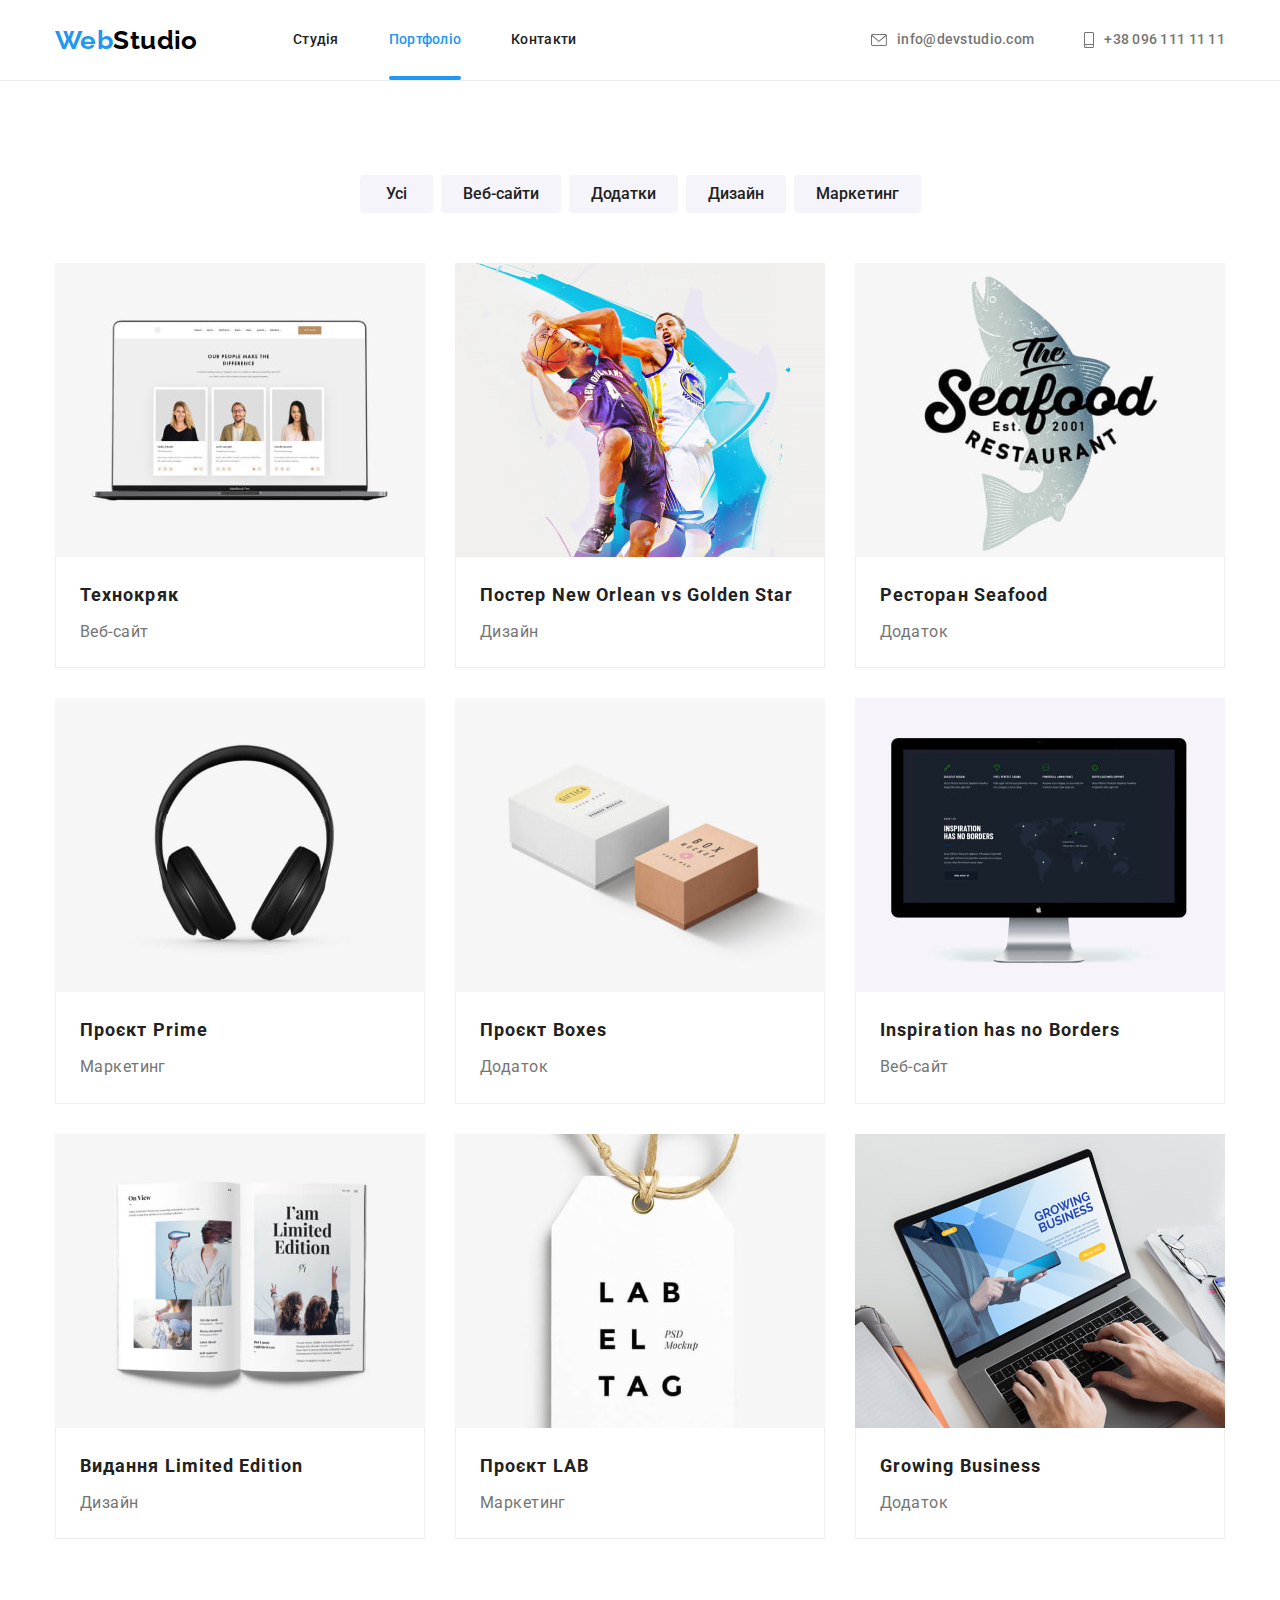
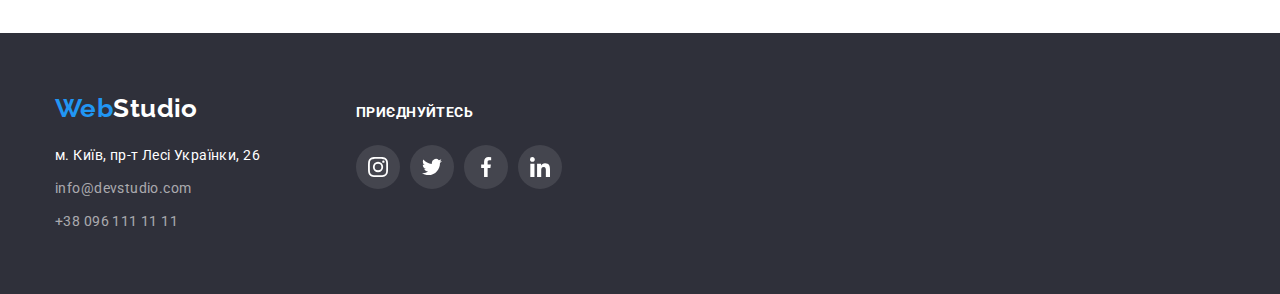
==== portfolio.html @ d61163e3 "new work" ====
<!DOCTYPE html>
<html lang="en">
  <head>
    <meta charset="UTF-8" />
    <meta http-equiv="X-UA-Compatible" content="IE=edge" />
    <meta name="viewport" content="width=device-width, initial-scale=1.0" />
    <title>WebStudio</title>
    <link rel="preconnect" href="https://fonts.googleapis.com" />
    <link rel="preconnect" href="https://fonts.gstatic.com" crossorigin />
    <link
      href="https://fonts.googleapis.com/css2?family=Raleway:wght@700&family=Roboto:wght@400;500;700;900&display=swap"
      rel="stylesheet"
    />
    <link
      rel="stylesheet"
      href="https://cdnjs.cloudflare.com/ajax/libs/modern-normalize/1.1.0/modern-normalize.min.css"
    />
    <link rel="stylesheet" href="./css/styles.css" />
  </head>

  <body class="page">
    <header class="page-header section">
      <div class="container main-page">
        <nav class="main-page">
          <a
            href="./index.html"
            target="_blank"
            rel="noreferrer noopener"
            class="main-logo"
            >Web<span class="logo">Studio</span></a
          >
          <ul class="site-nav list">
            <li class="nav-item">
              <a href="./index.html" class="link">Студія</a>
            </li>
            <li class="nav-item">
              <a
                href="./portfolio.html"
                target="_blank"
                rel="noreferrer noopener"
                class="link current"
                >Портфоліо</a
              >
            </li>
            <li class="nav-item"><a href="" class="link">Контакти</a></li>
          </ul>
        </nav>
        <ul class="nav__item list">
          <li class="nav-item">
            <a
              href="mailto:info@devstudio.com"
              target="_blank"
              rel="noreferrer noopener"
              class="link nav-hover"
            >
              <svg class="icon-nav" width="16px" height="12px">
                <use href="./images/symbol-defs.svg#icon-envelope"></use></svg
              >info@devstudio.com</a
            >
          </li>
          <li class="nav-item">
            <a href="tel:+380961111111" class="link nav-hover"
              ><svg class="icon-nav" width="10px" height="16px">
                <use href="./images/symbol-defs.svg#icon-smartphone"></use>
              </svg>
              +38 096 111 11 11</a
            >
          </li>
        </ul>
      </div>
    </header>

    <main>
      <!-- кнопки\фільтри -->
      <section class="section portfolio">
        <div class="container">
          <!-- Сховати заголовок -->
          <h1 class="hero features-none">Portfolio</h1>
          <ul class="filter list">
            <li class="filter-item">
              <button type="button" class="filter-button large">Усі</button>
            </li>
            <li class="filter-item">
              <button type="button" class="filter-button">Веб-сайти</button>
            </li>
            <li class="filter-item">
              <button type="button" class="filter-button">Додатки</button>
            </li>
            <li class="filter-item">
              <button type="button" class="filter-button">Дизайн</button>
            </li>
            <li class="filter-item">
              <button type="button" class="filter-button">Маркетинг</button>
            </li>
          </ul>

          <ul class="apps list">
            <li class="apps-element">
              <a
                href="#"
                target="_blank"
                rel="noreferrer noopener"
                class="shadow"
              >
                <div class="apps-image">
                  <img
                    class="block"
                    src="./images/laptopteam.jpg"
                    alt="laptop with picture of the team"
                    width="370"
                  />
                  <div class="apps-overlay">
                    <p>
                      Ресурс пропонує комплексні пропозиції з різним рівнем
                      функціоналу та сервісів. Все це дозволить відвідувачу
                      отримати вичерпні відомості про компанію чи приватну
                      особу.
                    </p>
                  </div>
                </div>
                <div class="apps-deskr">
                  <h2 class="apps-member name">Технокряк</h2>
                  <p class="text">Веб-сайт</p>
                </div></a
              >
            </li>
            <li class="apps-element">
              <a
                href="#"
                target="_blank"
                rel="noreferrer noopener"
                class="shadow"
              >
                <div class="apps-image">
                  <img
                    class="block"
                    src="./images/basketballplayers.jpg"
                    alt="basketball players"
                    width="370"
                  />
                  <div class="apps-overlay">
                    <p>
                      Ресурс пропонує комплексні пропозиції з різним рівнем
                      функціоналу та сервісів. Все це дозволить відвідувачу
                      отримати вичерпні відомості про компанію чи приватну
                      особу.
                    </p>
                  </div>
                </div>
                <div class="apps-deskr">
                  <h2 class="apps-member name">
                    Постер New Orlean vs Golden Star
                  </h2>
                  <p class="text">Дизайн</p>
                </div></a
              >
            </li>
            <li class="apps-element">
              <a
                href="#"
                target="_blank"
                rel="noreferrer noopener"
                class="shadow"
              >
                <div class="apps-image">
                  <img
                    class="block"
                    src="./images/fishtitle.jpg"
                    alt="fish and title"
                    width="370"
                  />
                  <div class="apps-overlay">
                    <p>
                      Ресурс пропонує комплексні пропозиції з різним рівнем
                      функціоналу та сервісів. Все це дозволить відвідувачу
                      отримати вичерпні відомості про компанію чи приватну
                      особу.
                    </p>
                  </div>
                </div>
                <div class="apps-deskr">
                  <h2 class="apps-member name">Ресторан Seafood</h2>
                  <p class="text">Додаток</p>
                </div></a
              >
            </li>
            <li class="apps-element">
              <a
                href="#"
                target="_blank"
                rel="noreferrer noopener"
                class="shadow"
              >
                <div class="apps-image">
                  <img
                    class="block"
                    src="./images/headphone.jpg"
                    alt="headphone"
                    width="370"
                  />
                  <div class="apps-overlay">
                    <p>
                      Ресурс пропонує комплексні пропозиції з різним рівнем
                      функціоналу та сервісів. Все це дозволить відвідувачу
                      отримати вичерпні відомості про компанію чи приватну
                      особу.
                    </p>
                  </div>
                </div>
                <div class="apps-deskr">
                  <h2 class="apps-member name">Проєкт Prime</h2>
                  <p class="text">Маркетинг</p>
                </div></a
              >
            </li>
            <li class="apps-element">
              <a
                href="#"
                target="_blank"
                rel="noreferrer noopener"
                class="shadow"
              >
                <div class="apps-image">
                  <img
                    class="block"
                    src="./images/twoboxies.jpg"
                    alt="twoboxies"
                    width="370"
                  />
                  <div class="apps-overlay">
                    <p>
                      Ресурс пропонує комплексні пропозиції з різним рівнем
                      функціоналу та сервісів. Все це дозволить відвідувачу
                      отримати вичерпні відомості про компанію чи приватну
                      особу.
                    </p>
                  </div>
                </div>
                <div class="apps-deskr">
                  <h2 class="apps-member name">Проєкт Boxes</h2>
                  <p class="text">Додаток</p>
                </div></a
              >
            </li>
            <li class="apps-element">
              <a
                href="#"
                target="_blank"
                rel="noreferrer noopener"
                class="shadow"
              >
                <div class="apps-image">
                  <img
                    class="block"
                    src="./images/laptopwithmaponthescreen.jpg"
                    alt="laptop with a map on the screen"
                    width="370"
                  />
                  <div class="apps-overlay">
                    <p>
                      Ресурс пропонує комплексні пропозиції з різним рівнем
                      функціоналу та сервісів. Все це дозволить відвідувачу
                      отримати вичерпні відомості про компанію чи приватну
                      особу.
                    </p>
                  </div>
                </div>
                <div class="apps-deskr">
                  <h2 class="apps-member name">Inspiration has no Borders</h2>
                  <p class="text">Веб-сайт</p>
                </div></a
              >
            </li>
            <li class="apps-element">
              <a
                href="#"
                target="_blank"
                rel="noreferrer noopener"
                class="shadow"
              >
                <div class="apps-image">
                  <img
                    class="block"
                    src="./images/picturebook.jpg"
                    alt="a picture book"
                    width="370"
                  />
                  <div class="apps-overlay">
                    <p>
                      Ресурс пропонує комплексні пропозиції з різним рівнем
                      функціоналу та сервісів. Все це дозволить відвідувачу
                      отримати вичерпні відомості про компанію чи приватну
                      особу.
                    </p>
                  </div>
                </div>
                <div class="apps-deskr">
                  <h2 class="apps-member name">Видання Limited Edition</h2>
                  <p class="text">Дизайн</p>
                </div></a
              >
            </li>
            <li class="apps-element">
              <a
                href="#"
                target="_blank"
                rel="noreferrer noopener"
                class="shadow"
              >
                <div class="apps-image">
                  <img
                    class="block"
                    src="./images/whitekeyring.jpg"
                    alt="white key ring"
                    width="370"
                  />
                  <div class="apps-overlay">
                    <p>
                      Ресурс пропонує комплексні пропозиції з різним рівнем
                      функціоналу та сервісів. Все це дозволить відвідувачу
                      отримати вичерпні відомості про компанію чи приватну
                      особу.
                    </p>
                  </div>
                </div>
                <div class="apps-deskr">
                  <h2 class="apps-member name">Проєкт LAB</h2>
                  <p class="text">Маркетинг</p>
                </div></a
              >
            </li>
            <li class="apps-element">
              <a
                href="#"
                target="_blank"
                rel="noreferrer noopener"
                class="shadow"
              >
                <div class="apps-image">
                  <img
                    class="block"
                    src="./images/laptopwithbusinessadvertisement.jpg"
                    alt="laptop with business advertisement"
                    width="370"
                  />
                  <div class="apps-overlay">
                    <p>
                      Ресурс пропонує комплексні пропозиції з різним рівнем
                      функціоналу та сервісів. Все це дозволить відвідувачу
                      отримати вичерпні відомості про компанію чи приватну
                      особу.
                    </p>
                  </div>
                </div>
                <div class="apps-deskr">
                  <h2 class="apps-member name">Growing Business</h2>
                  <p class="text">Додаток</p>
                </div></a
              >
            </li>
          </ul>
        </div>
      </section>
    </main>

    <footer class="footer">
      <div class="container">
        <div class="footer-logo list">
          <div class="first-footer list">
            <div class="for-logotype">
              <a href="./index.html" class="main-logo foot-logo"
                >Web<span class="logo-footer">Studio</span></a
              >
            </div>
            <address>
              <ul class="last list">
                <li>
                  <a
                    href="https://goo.gl/maps/czEhLgPn86faWdk38"
                    target="_blank"
                    rel="noopener noreferrer"
                    class="footer-item"
                    >м. Київ, пр-т Лесі Українки, 26</a
                  >
                </li>
                <li>
                  <a href="mailto:info@devstudio.com" class="footer-address"
                    >info@devstudio.com</a
                  >
                </li>
                <li>
                  <a href="tel:+380961111111" class="footer-address"
                    >+38 096 111 11 11</a
                  >
                </li>
              </ul>
            </address>
          </div>
          <div class="join-us">
            <p class="join-in">приєднуйтесь</p>
            <ul class="footer-join list">
              <li class="actions-item">
                <a
                  href="#"
                  target="_blank"
                  rel="noreferrer noopener"
                  class="link-footer foot-hover"
                >
                  <svg class="network-icon">
                    <use href="./images/symbol-defs.svg#icon-instagram"></use>
                  </svg>
                </a>
              </li>
              <li class="actions-item">
                <a
                  href="#"
                  target="_blank"
                  rel="noreferrer noopener"
                  class="link-footer foot-hover"
                >
                  <svg class="network-icon">
                    <use href="./images/symbol-defs.svg#icon-twitter"></use>
                  </svg>
                </a>
              </li>
              <li class="actions-item">
                <a
                  href="#"
                  target="_blank"
                  rel="noreferrer noopener"
                  class="link-footer foot-hover"
                >
                  <svg class="network-icon">
                    <use href="./images/symbol-defs.svg#icon-facebook"></use>
                  </svg>
                </a>
              </li>
              <li class="actions-item">
                <a
                  href="#"
                  target="_blank"
                  rel="noreferrer noopener"
                  class="link-footer foot-hover"
                >
                  <svg class="network-icon">
                    <use href="./images/symbol-defs.svg#icon-linkedin"></use>
                  </svg>
                </a>
              </li>
            </ul>
          </div>
        </div>
      </div>
    </footer>
  </body>
</html>
---- css/styles.css ----
/*колір основного тексту #757575 */
/*колір другорядного тесту #212121 */
/*білий #FFFFFF */
/*акцент синій #2196F3 */
/*імейл і номер в футері: color: rgba(255, 255, 255, 0.6);*/
/*колір основного фону #FFFFFF */
/*колір другорядного фону #F5F4FA */
/*колір сірого фону #2F303A */

:root {
    --primary-text-color: #757575;
    --title-text-color: #212121;
    --accent-color: #2196F3;
    --white-color: #FFFFFF;
    --adrress-color: rgba(255, 255, 255, 0.6);
    --tittle-background-color: #F5F4FA;
    --grey-background: #2F303A;
    --new-bgr: rgba(196, 196, 196, 1);

    --timing-function: cubic-bezier(0.4, 0, 0.2, 1);
    } 


.page {

    color: var(--primary-text-color);
    background-color: var(--white-color);
    font-family: Roboto, sans-serif;
    font-size: 14px;
    line-height: 1.71;
    letter-spacing: 0.03em;
}

.section {
    padding-bottom: 94px;
    padding-top: 94px;
}

.page-header {
    padding: 0;
    border-bottom: 1px solid rgba(236, 236, 236, 1)
}

.list {
    list-style: none;
    margin: 0;
    padding: 0;
}

.block {
    display: block;
}

/* site-nav */

.main-page {
    display: flex;
    align-items: center;
}

.logo {
    color: black;
    font-family: Raleway;
    font-weight: 700;
    font-size: 26px;
    line-height: 1.19;
}

.container {
    margin-left: auto;
    margin-right: auto;
    width: 1200px;
    padding-left: 15px;
    padding-right: 15px;
}

.site-nav {
    display: flex;
    margin-left: 93px;
}

.site-nav .nav-item + .nav-item {
    margin-left: 50px;
}

.site-nav .link {
    display: block;
    padding-top: 32px;
    padding-bottom: 32px;
    color: var(--title-text-color);
    font-weight: 500;
    line-height: 1.14;
    letter-spacing: 0.02em;
    text-decoration: none;
    position: relative;

    transition-property: color;
    transition-duration: 250ms;
    transition-timing-function: var(--timing-function);
}

.site-nav .link:hover, 
.site-nav .link:focus {
    color: var(--accent-color);
}

.site-nav .link.current {
    color: var(--accent-color);
}

.nav__item {
    display: flex;
    margin-left: auto;
}

.nav__item .nav-item + .nav-item {
    margin-left: 50px;
}

.nav__item .link {
    display: flex;
    align-items: center;
    padding-top: 32px;
    padding-bottom: 32px;
    color: var(--primary-text-color);
    font-weight: 500;
    line-height: 1.14;
    letter-spacing: 0.02em;
    text-decoration: none;
}

.nav__item .nav-hover {
    fill: #757575;

    transition-property: fill, color;
    transition-duration: 250ms;
    transition-timing-function: cubic-bezier(0.4, 0, 0.2, 1);
}

.nav__item .nav-hover:hover,
.nav__item .nav-hover:focus {
    fill: #2196F3;
}

.nav-item > .link.current::after {
    position: absolute;
    content: "";
    display: block;
    width: 100%;
    height: 4px;
    background-color: var(--accent-color);
    left: 0;
    bottom: 0;
    border-radius: 2px;
}

.icon-nav {
    display: inline-block;
    margin-right: 10px;
}

.nav__item .link:hover,
.nav__item .link:focus {
    color: var(--accent-color);
}

/* decision hero */

.decision {
    height: 600px;
    padding-top: 200px;
    padding-bottom: 200px;
    margin-left: auto;
    margin-right: auto;
    box-sizing: border-box;
    text-align: center;
    background-color: var(--new-bgr);
    background-image: linear-gradient(to right,
    rgba(47, 48, 58, 0.4),
    rgba(47, 48, 58, 0.4)), url(../images/newbgr.jpg);
    background-repeat: no-repeat;
    background-position: center;
    outline: 1px solid #000000;
}

.decision-title {
    margin-bottom: 30px;
    margin-left: auto;
    margin-right: auto;
    width: 696px;
    color: var(--white-color);
    font-weight: 900;
    font-size: 44px;
    line-height: 1.36;
    letter-spacing: 0.06em;
    text-transform: uppercase;
}

.decision-backdrop {
    position: fixed;
    top: 0;
    left: 0;
    width: 100%;
    height: 100%;
    background-color: rgba(0, 0, 0, 0.2);
    transition-property: opacity, transform;
    transition-duration: 500ms;
    transition-timing-function: cubic-bezier(0.4, 0, 0.2, 1);
}

.is-hidden {
    visibility: hidden;
    opacity: 0;
    pointer-events: none;
}

.decision-modal {
    top: 50%;
    left: 50%;
    transform: translate(-50%, -50%);
    height: 581px;
    width: 521px;
    background-color: var(--white-color);
    box-shadow: 0px 1px 3px rgba(0, 0, 0, 0.12), 0px 1px 1px rgba(0, 0, 0, 0.14), 0px 2px 1px rgba(0, 0, 0, 0.2);
    border-radius: 4px;
    position: absolute;
    transition-property: revert;
    transition-duration: 250ms;
    transition-timing-function: cubic-bezier(0.4, 0, 0.2, 1);
}

.decision-btn {
    position: absolute;
    display: flex;
    align-items: center;
    justify-content: center;
    padding: 0;
    width: 30px;
    height: 30px;
    right: 8px;
    top: 8px;
    background-color: var(--white-color);
    border: 1px solid rgba(0, 0, 0, 0.1);
    border-radius: 50%;
    cursor: pointer;
}

/* features */

.features-none {
    display: none;
}

.features {
    padding-bottom: 0;
}

.feat-list {
    display: flex;
    align-items: baseline;
    flex-wrap: wrap;
    justify-content: space-between;
}

.features-item {
    width: 270px;
}

.feat-for-svg {
    display: flex;
    align-items: center;
    justify-content: center;
    width: 270px;
    height: 120px;
    margin-bottom: 30px;
    border-radius: 4px;
    background-color: var(--tittle-background-color);
}

.for-svg {
    width: 70px;
    height: 70px;
}

.features-none {
    margin: 0;
}

.title {
    margin-top: 0;
    margin-bottom: 10px;
}

.features .title {
    margin-bottom: 10px;
    color: var(--title-text-color);
    font-size: 14px;
    line-height: 1.14;
    font-weight: 700;
}

/* section examples*/

.examples {
    display: flex;
    align-items: center;
    flex-wrap: wrap;
    justify-content: space-between;
}

.section-title {
    margin-top: 0;
    margin-bottom: 50px;
    color: var(--title-text-color);
    font-weight: 700;
    font-size: 36px;
    line-height: 1.17;
    text-align: center;
}

.examples-card {
    position: relative;
}

.example-deskr {
    position: absolute;
    bottom: 0;
    width: 370px;
    height: 70px;
    background-color: rgba(47, 48, 58, 0.8);
}

.example-texts {
    max-height: 16px;
    font-weight: 700;
    line-height: 1,1;
    text-align: center;
    text-transform: uppercase;
    color: #FFFFFF;
    margin-top: 25px;
    margin-bottom: 29px;
}


/* stuff */

.stuff {
    margin-bottom: 0;
    padding-top: 94px;
    background-color: var(--tittle-background-color);
}

.stuff-list {
    display: flex;
    align-items: center;
    flex-wrap: wrap;
    justify-content: space-between
}

.stuff-element {
    width: 270px;
    background: var(--white-color);
    border-radius: 0px 0px 4px 4px;
    box-shadow: 0px 4px 4px rgba(0, 0, 0, 0.25);
}

.actions {
    display: flex;
    align-items: center;
    justify-content: center;
    margin-bottom: 30px;
    width: 206px;
    margin-right: auto;
    margin-left: auto;
}

.actions-item {
    margin-right: 10px;
    width: 44px;
    height: 44px;
}

.actions-item:last-child {
    margin-right: 0;
  }

.network {
    display: flex;
    align-items: center;
    justify-content: center;
    width: 44px;
    height: 44px;
    padding: 0;
    border: none;
    border-radius: 50%;
    color: #AFB1B8;
    background-color: var(--white-color);
    transition-property: background-color;
    transition-duration: 250ms;
    transition-timing-function: cubic-bezier(0.4, 0, 0.2, 1);
}

.for-hover {
    fill: #AFB1B8;

    transition-property: fill;
    transition-duration: 250ms;
    transition-timing-function: cubic-bezier(0.4, 0, 0.2, 1);
}

.network:hover .for-hover,
.network:focus .for-hover {
    fill: var(--white-color);
}

.network-icon {
    display: flex;
    justify-content: center;
    width: 20px;
    height: 20px;
    cursor: pointer;
}

.network:hover,
.network:focus {
    background-color: var(--accent-color);
}

.actions-item {
    display: flex;
}

/* button */

.button {
    display: inline-block;
    border: none;
    border-radius: 4px;
    padding: 10px 32px;
    color: var(--white-color);
    min-width: 216px;
    height: 50px;
    background-color: var(--accent-color);
    font-family: inherit;
    font-weight: 700;
    font-size: 16px;
    line-height: 1.87;
    letter-spacing: 0.06em;
}

.button:active {
    background-color: rgba(24, 140, 232, 1);
}

/* team */

.team-member {
    margin: 0;
    margin-top: 30px;
    margin-bottom: 10px;
    color: var(--title-text-color);
    font-weight: 500;
    font-size: 16px;
    line-height: 1.19;
    text-align: center;
}

.portfolio-card {
    margin: 0;
    margin-bottom: 16px;
    font-size: 16px;
    line-height: 1.19;
    text-align: center;
}

.text {
    margin: 0;
    padding-bottom: 20px;
    padding-left: 24px;
    font-size: 16px;
    line-height: 1.9;
    color: var(--primary-text-color);
}

/* Regular customers */

.customers {
    display: inline-flex;
    margin: auto;
}

.logo-item {
    width: 170px;
    height: 92px;
    margin-left: 30px;
}

.logo-item:first-child {
    margin-left: 0;
}

.link-logo {
    cursor: pointer;
    
}

.link-customers {
    display: flex;
    align-items: center;
    justify-content: center;
    width: 170px;
    height: 92px;
    padding: 0;
    border: 1px solid rgba(175, 177, 184, 1);
    border-radius: 4px;
    background-color: var(--white-color);

    transition-property: border-color;
    transition-duration: 250ms;
    transition-timing-function: cubic-bezier(0.4, 0, 0.2, 1);
}

.clients-hover {
    fill: #AFB1B8;

    transition-property: fill;
    transition-duration: 250ms;
    transition-timing-function: cubic-bezier(0.4, 0, 0.2, 1);
}

.link-customers:hover .clients-hover,
.link-customers:focus .clients-hover {
    fill: var(--accent-color);
}

.link-customers:hover,
.link-customers:focus {
    border-color: var(--accent-color);
}

/* Portfolio - filters */

.portfolio {
    padding-top: 94px;
}

.hero {
    margin-top: 0;
    margin-bottom: 0;
}

.filter {
    display: flex;
    justify-content: center;
    margin-bottom: 50px;
}

.filter-item:not(:last-child) {
    margin-right: 8px;
}

.filter-item {
    display: block;
}

.filter-button {
    display: block;
    border-radius: 4px;
    padding: 6px 22px;
    border: none;
    color: var(--title-text-color);
    background-color: #F5F4FA;
    font-family: inherit;
    cursor: pointer;
    font-weight: 500;
    font-size: 16px;
    line-height: 1.63;

    transition-property: color, background-color, border-color;
    transition-duration: 250ms;
    transition-timing-function: cubic-bezier(0.4, 0, 0.2, 1);
}

.large {
    padding: 6px 25px;
    min-width: 73px;
}

.filter .filter-button:hover, 
.filter .filter-button:focus {
    color: var(--white-color);
    background-color: var(--accent-color);
    box-shadow: 0px 4px 4px 0px rgba(0, 0, 0, 0.25);
}

/* Portfolio - apps */

.apps {
    display: flex;
    flex-wrap: wrap;
}

.apps-element {
    margin-right: 30px;
    margin-bottom: 30px;
    width: 370px;
}

.apps-image {
    position: relative;
    overflow: hidden;
}

.apps-overlay {
    position: absolute;
    top: 100%;
    left: 0;
    width: 100%;
    height: 100%;
    color: var(--white-color);
    background-color: rgba(33, 150, 243, 0.9);
    opacity: 0;
    transition-property: opacity, transform;
    transition-duration: 250ms;
    transition-timing-function: cubic-bezier(0.4, 0, 0.2, 1);
}

.apps-overlay > p {
    margin: 0;
    padding: 63px 24px;
    text-align: left;
    font-size: 18px;
    line-height: 1.56;
}

.apps-deskr {
    border-bottom: 1px solid rgba(238, 238, 238, 1);
    border-right: 1px solid rgba(238, 238, 238, 1);
    border-left: 1px solid rgba(238, 238, 238, 1);
}

.shadow {
    transition-property: box-shadow;
    transition-duration: 250ms;
    transition-timing-function: cubic-bezier(0.4, 0, 0.2, 1);
    display: block;
    text-decoration: none
}

.shadow:hover .apps-overlay,
.shadow:focus .apps-overlay {
    opacity: 1;
    transform: translateY(-294px);

}

.shadow:hover,
.shadow:focus {
    box-shadow: 0px 4px 4px 0px rgba(0, 0, 0, 0.25);
}

.apps-element:nth-child(3n) {
    margin-right: 0;
}

.apps-element:nth-last-child(-n + 3) {
    margin-bottom: 0;
}

.apps-member {
    margin: 0;
    padding-top: 30px;
    margin-bottom: 4px;
    padding-left: 24px;
    color: var(--title-text-color);
    font-weight: 500;
    font-size: 16px;
    line-height: 1.19;
} 

.name {
    padding-top: 20px;
    font-weight: 700;
    font-size: 18px;
    line-height: 2;
    letter-spacing: 0.06em;
}

/* Footer */

.footer {
   background-color: var(--grey-background);
   padding-top: 60px;
   padding-bottom: 60px;
}

.first-footer {
    width: 231px;
}

.footer-item {
    transition-property: color;
    transition-duration: 250ms;
    transition-timing-function: cubic-bezier(0.4, 0, 0.2, 1);
    
    color: var(--white-color);
    font-style: normal;
    text-decoration: none;
}

.footer .footer-item:hover, 
.footer .footer-item:focus {
    color: var(--accent-color);
}

.footer-address {
    transition-property: color;
    transition-duration: 250ms;
    transition-timing-function: cubic-bezier(0.4, 0, 0.2, 1);
    
    color: rgba(255, 255, 255, 0.6);
    font-style: normal;
    text-decoration: none;
}

.footer .footer-address:hover, 
.footer .footer-address:focus {
    color: var(--accent-color);
}

.for-logotype {
    width: 145px;
}

.main-logo {
    display: block;
    width: 145px;
    text-decoration: none;
    margin: 0;
    color: var(--accent-color);
    font-family: Raleway;
    font-weight: 700;
    font-size: 26px;
    line-height: 1.19;
}

.logo-footer {
    margin: 0;
    margin-bottom: 20px;
    color: var(--white-color);
    font-family: Raleway;
    font-weight: 700;
    font-size: 26px;
    line-height: 1.19;
}

.foot-logo {
   margin-bottom: 20px; 
}

.last > li {
    margin-bottom: 9px;
} 

.last > li:last-child {
    margin-bottom: 0;
}

.footer-logo {
    display: inline-flex;
    align-items: baseline;
}

.link-footer {
    display: flex;
    align-items: center;
    justify-content: center;
    width: 44px;
    height: 44px;
    padding: 0;
    border: none;
    border-radius: 50%;
    fill: #FFF;
    background-color: rgba(255, 255, 255, 0.1);

    transition-property: background-color;
    transition-duration: 250ms;
    transition-timing-function: cubic-bezier(0.4, 0, 0.2, 1);
}

.foot-hover:hover,
.foot-hover:focus {
    background-color: var(--accent-color);
}

.join-in {
    margin: 0;
    margin-bottom: 20px;
    color: var(--white-color);
    font-weight: 700;
    text-transform: uppercase;
}

.join-us {
    margin-left: 70px;
}

.footer-join {
    display: inline-flex;
    margin: auto;
}
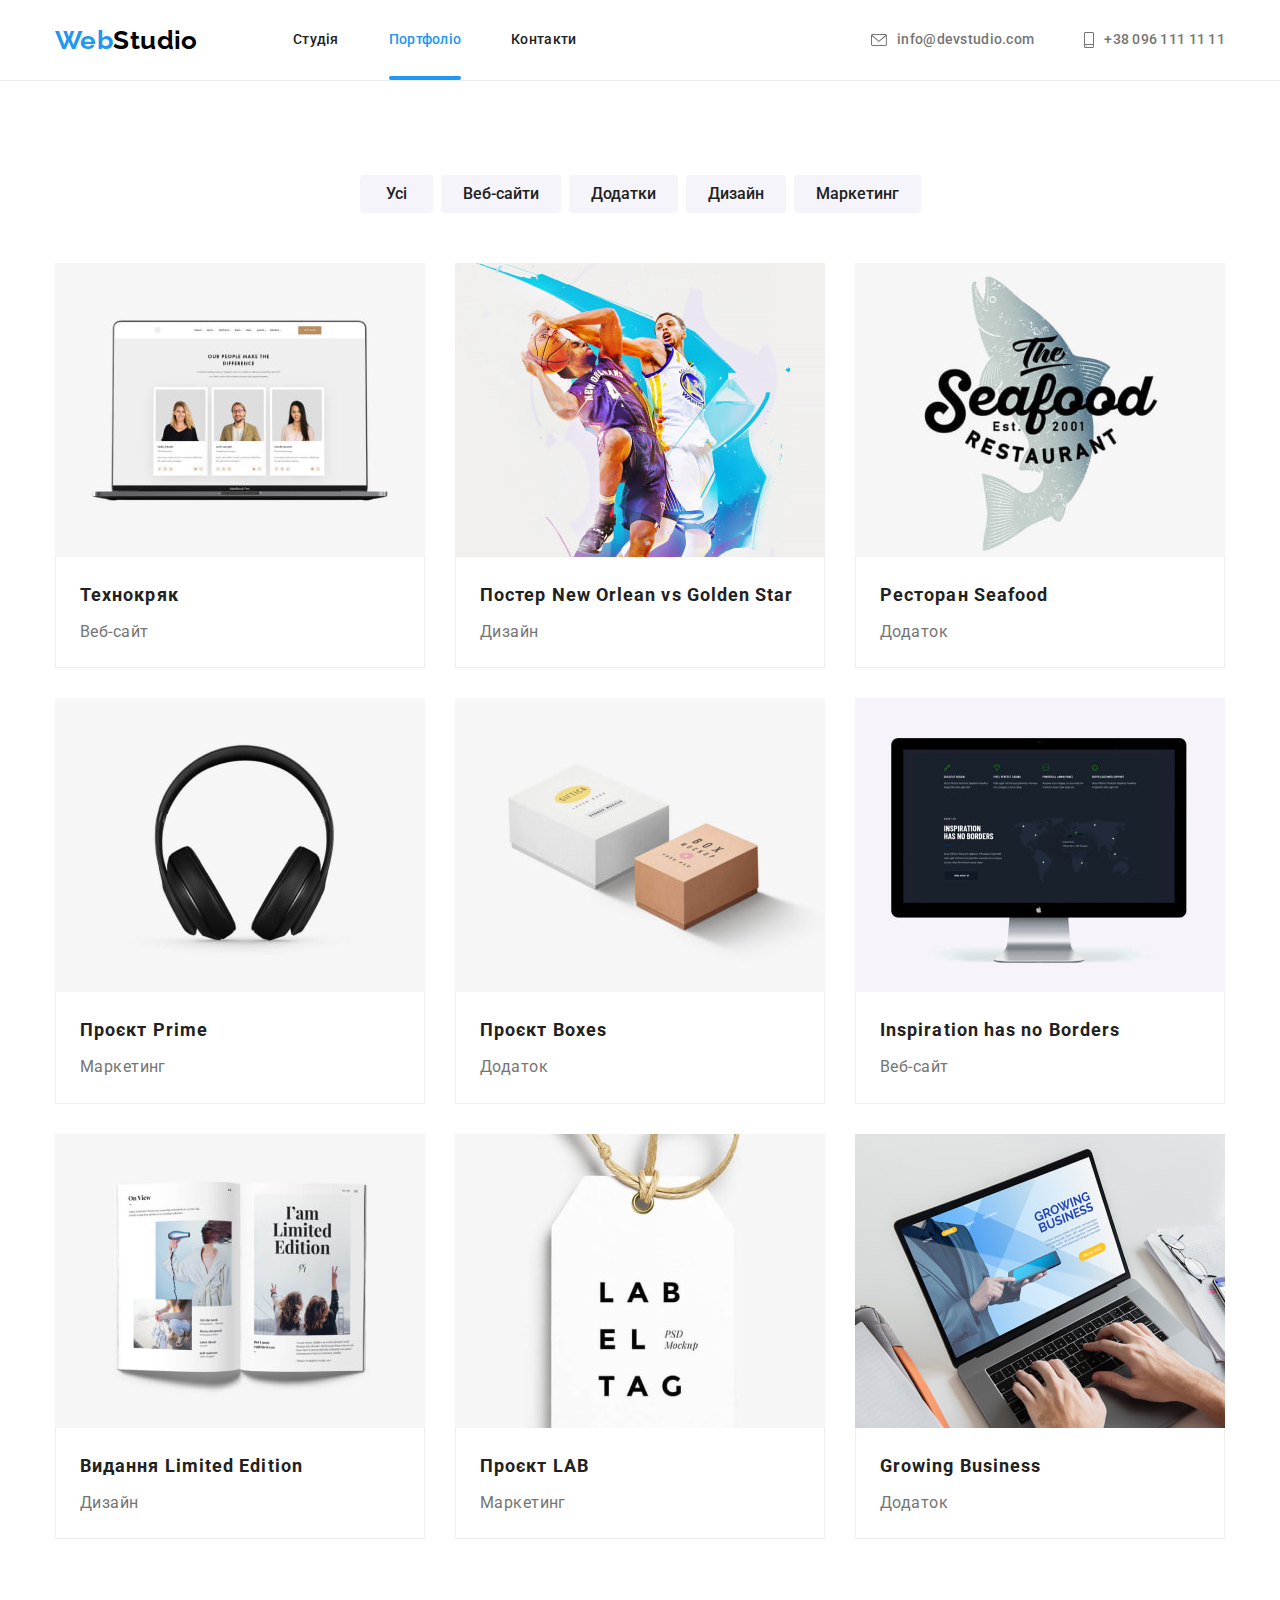
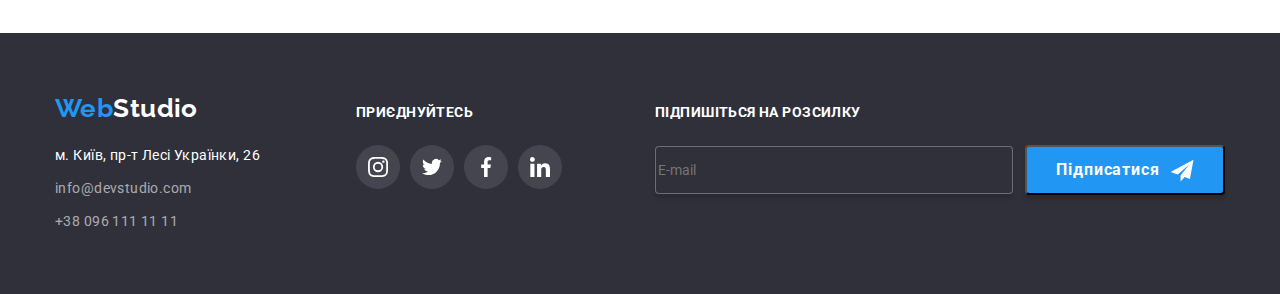
==== commit ae91b00d: "part 1 complete" ====
--- a/portfolio.html
+++ b/portfolio.html
@@ -449,6 +449,26 @@
               </li>
             </ul>
           </div>
+          <div class="footer-form">
+            <form>
+              <legend class="join-in">Підпишіться на розсилку</legend>
+              <div class="footer-field">
+                <label for="email"></label>
+                <input
+                  type="email"
+                  name="email"
+                  placeholder="E-mail"
+                  id="email"
+                />
+                <button type="submit" class="footer-btn">
+                  Підписатися
+                  <svg class="footer-icon">
+                    <use href="./images/symbol-defs.svg#icon-iconsend"></use>
+                  </svg>
+                </button>
+              </div>
+            </form>
+          </div>
         </div>
       </div>
     </footer>
--- a/css/styles.css
+++ b/css/styles.css
@@ -215,11 +215,14 @@
 }
 
 .decision-modal {
+    display: flex;
+    align-items: center;
+    justify-content: center;
     top: 50%;
     left: 50%;
     transform: translate(-50%, -50%);
     height: 581px;
-    width: 521px;
+    width: 528px;
     background-color: var(--white-color);
     box-shadow: 0px 1px 3px rgba(0, 0, 0, 0.12), 0px 1px 1px rgba(0, 0, 0, 0.14), 0px 2px 1px rgba(0, 0, 0, 0.2);
     border-radius: 4px;
@@ -227,6 +230,23 @@
     transition-property: revert;
     transition-duration: 250ms;
     transition-timing-function: cubic-bezier(0.4, 0, 0.2, 1);
+}
+
+.form-decision {
+    height: 581px;
+}
+
+.modal-title {
+    display: flex;
+    align-items: center;
+    justify-content: center;
+    height: 23px;
+    margin: 40px auto 12px auto;
+    font-weight: 700;
+    line-height: 1,15;
+    font-size: 20px;
+    text-align: center;
+    color: #212121;
 }
 
 .decision-btn {
@@ -243,6 +263,98 @@
     border: 1px solid rgba(0, 0, 0, 0.1);
     border-radius: 50%;
     cursor: pointer;
+}
+
+.decision-cross {
+    width: 18px;
+    height: 18px;
+    fill: #000000;
+
+    transition-property: fill;
+    transition-duration: 250ms;
+    transition-timing-function: cubic-bezier(0.4, 0, 0.2, 1);
+}
+
+.decision-btn:hover .decision-cross,
+.decision-btn:focus .decision-cross {
+    fill: var(--accent-color);
+}
+
+.form-main {
+    margin-right: 40px;
+    margin-left: 40px;
+    margin-bottom: 20px;
+
+}
+
+.modal-field {
+    display: flex;
+    flex-direction: column;
+    text-align: left;
+    height: 58px;
+    margin-bottom: 10px;
+}
+
+.modal-field input {
+    width: 448px;
+    height: 40px;
+}
+
+.modal-field label {
+    margin-bottom: 4px;
+    height: 18px;
+}
+
+.textarea-field {
+    display: flex;
+    flex-direction: column;
+    text-align: left;
+}
+
+.textarea-field textarea {
+    width: 448px;
+    height: 120px;
+    resize: none;
+}
+
+.textarea-field label {
+    height: 18px;
+    margin-bottom: 4px;
+} 
+
+.modal-agreevent {
+    display: flex;
+    text-align: center;
+    width: 423px;
+    margin-left: auto;
+    margin-right: auto;
+}
+
+.modal-btn {
+    display: inline-block;
+    border: none;
+    border-radius: 4px;
+    padding: 10px 52px;
+    margin-top: 30px;
+    margin-bottom: 40px;
+    color: var(--white-color);
+    min-width: 20px;
+    height: 50px;
+    background-color: var(--accent-color);
+    font-family: inherit;
+    font-weight: 700;
+    font-size: 16px;
+    line-height: 1.87;
+    letter-spacing: 0.06em; 
+    cursor: pointer;
+    transition-property: background-color;
+    transition-duration: 250ms;
+    transition-timing-function: cubic-bezier(0.4, 0, 0.2, 1);
+}
+
+.modal-btn:hover,
+.modal-btn:focus {
+    background-color: #188CE8;
 }
 
 /* features */
@@ -808,4 +920,53 @@
 .footer-join {
     display: inline-flex;
     margin: auto;
-}+}
+
+.footer-form {
+    display: flex;
+    margin-left: 93px;
+    width: 570px
+}
+
+.footer-btn {
+    display: flex;
+    align-items: center;
+    justify-content: center;
+    width: 200px;
+    height: 50px;
+    color: var(--white-color);
+    font-weight: 700;
+    font-size: 16px;
+    line-height: 1.88;
+    letter-spacing: 0.06em;
+    background-color: var(--accent-color);
+    box-shadow: 0px 4px 4px rgba(0, 0, 0, 0.15);
+    border-radius: 4px;
+}
+
+.footer-field {
+    display: flex;
+    flex-direction: row;
+    text-align: left;
+    width: 570px;
+    align-items: center;
+}
+
+.footer-field input {
+    width: 358px;
+    height: 48px;
+    margin-right: 12px;
+    border: 1px solid rgba(255, 255, 255, 0.3);
+    border-radius: 4px;
+    box-shadow: 0px 4px 4px 0px rgba(0, 0, 0, 0.15);
+    background: linear-gradient(0deg, rgba(33, 150, 243, 0), rgba(33, 150, 243, 0));
+    color: linear-gradient(0deg, rgba(255, 255, 255, 0.3), rgba(255, 255, 255, 0.3));
+}
+
+.footer-icon {
+    display: flex;
+    justify-content: center;
+    width: 24px;
+    height: 23px;
+    margin-left: 10px;
+}
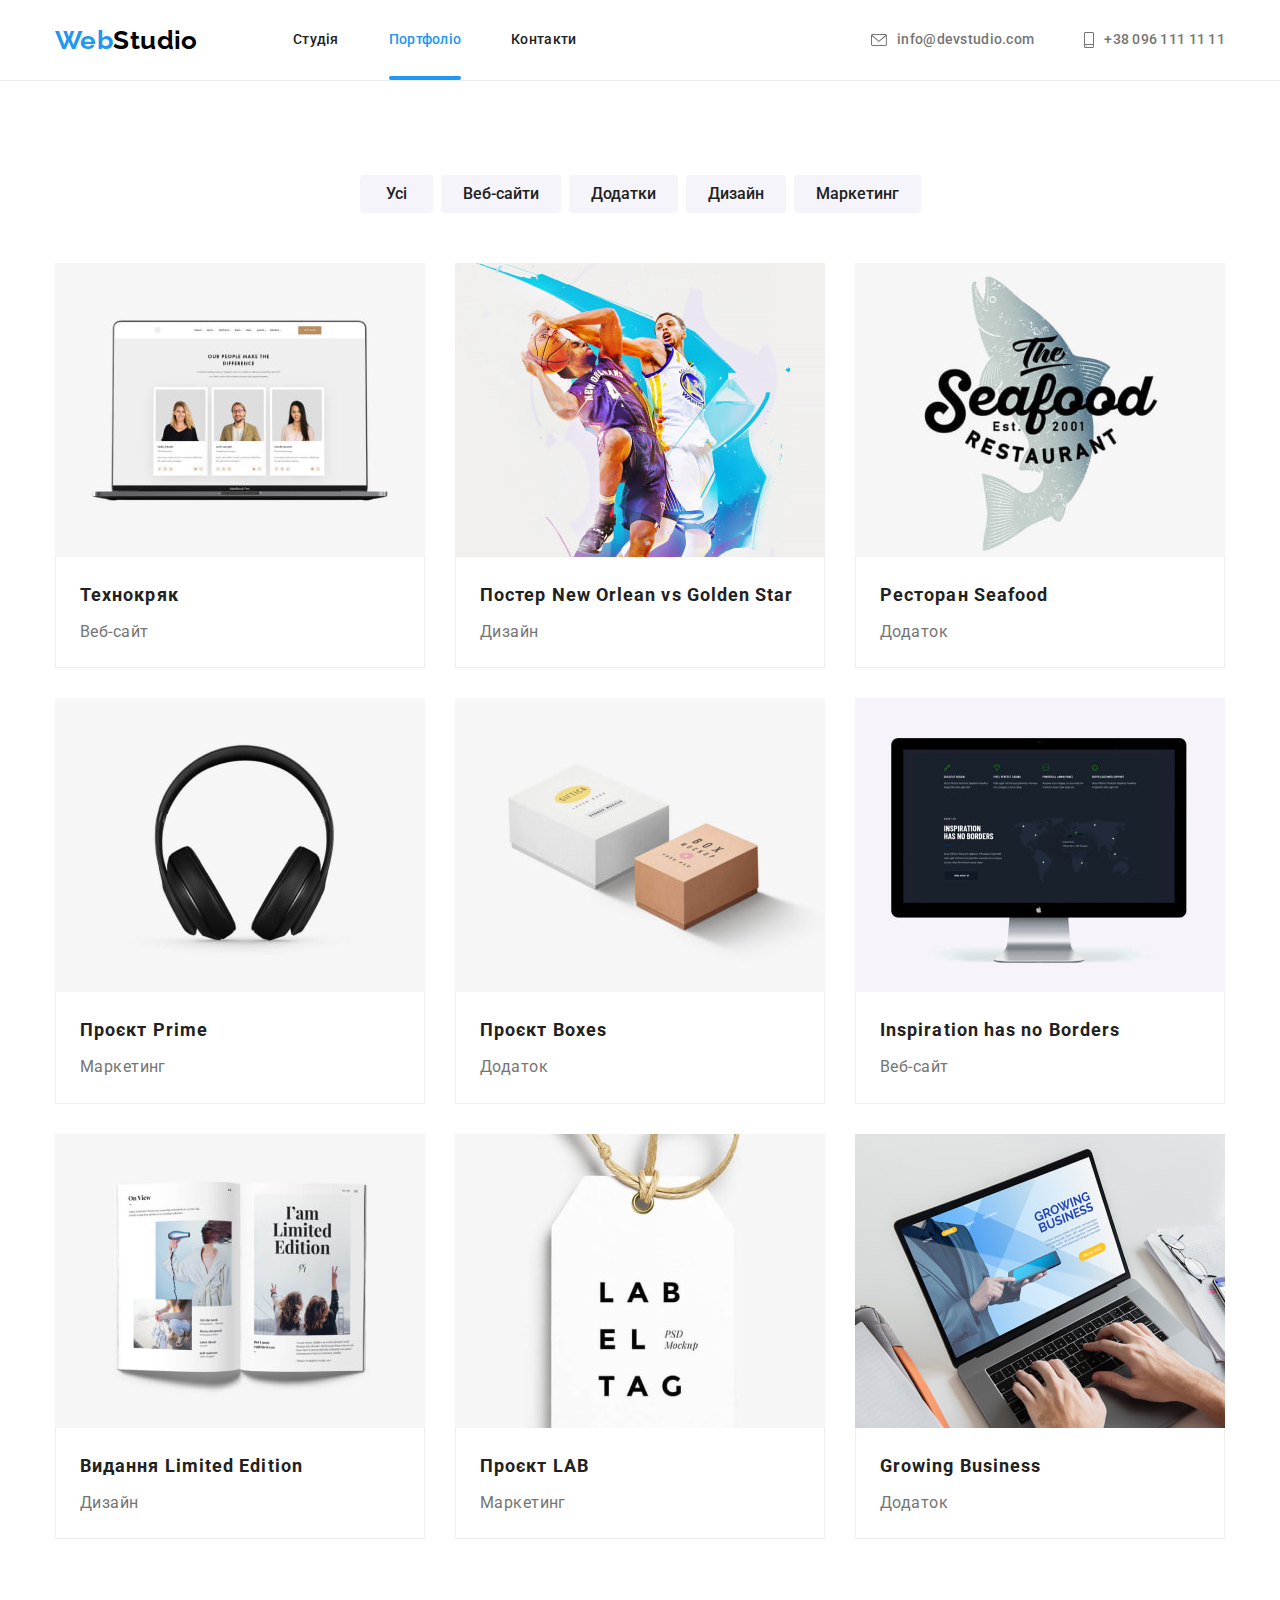
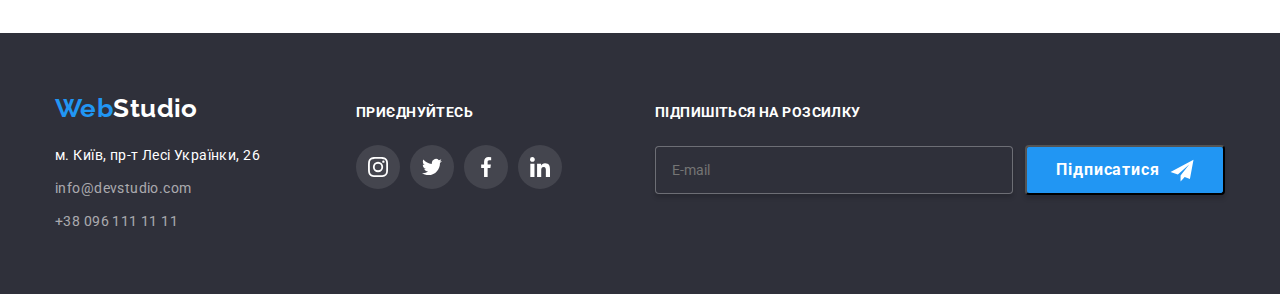
==== commit f177beba: "2-d part" ====
--- a/portfolio.html
+++ b/portfolio.html
@@ -451,9 +451,8 @@
           </div>
           <div class="footer-form">
             <form>
-              <legend class="join-in">Підпишіться на розсилку</legend>
-              <div class="footer-field">
-                <label for="email"></label>
+              <p class="join-in">Підпишіться на розсилку</p>
+              <label class="footer-field">
                 <input
                   type="email"
                   name="email"
@@ -466,7 +465,7 @@
                     <use href="./images/symbol-defs.svg#icon-iconsend"></use>
                   </svg>
                 </button>
-              </div>
+              </label>
             </form>
           </div>
         </div>
--- a/css/styles.css
+++ b/css/styles.css
@@ -8,965 +8,1066 @@
 /*колір сірого фону #2F303A */
 
 :root {
-    --primary-text-color: #757575;
-    --title-text-color: #212121;
-    --accent-color: #2196F3;
-    --white-color: #FFFFFF;
-    --adrress-color: rgba(255, 255, 255, 0.6);
-    --tittle-background-color: #F5F4FA;
-    --grey-background: #2F303A;
-    --new-bgr: rgba(196, 196, 196, 1);
-
-    --timing-function: cubic-bezier(0.4, 0, 0.2, 1);
-    } 
-
+  --primary-text-color: #757575;
+  --title-text-color: #212121;
+  --accent-color: #2196f3;
+  --white-color: #ffffff;
+  --adrress-color: rgba(255, 255, 255, 0.6);
+  --tittle-background-color: #f5f4fa;
+  --grey-background: #2f303a;
+  --new-bgr: rgba(196, 196, 196, 1);
+
+  --timing-function: cubic-bezier(0.4, 0, 0.2, 1);
+}
 
 .page {
-
-    color: var(--primary-text-color);
-    background-color: var(--white-color);
-    font-family: Roboto, sans-serif;
-    font-size: 14px;
-    line-height: 1.71;
-    letter-spacing: 0.03em;
+  color: var(--primary-text-color);
+  background-color: var(--white-color);
+  font-family: Roboto, sans-serif;
+  font-size: 14px;
+  line-height: 1.71;
+  letter-spacing: 0.03em;
 }
 
 .section {
-    padding-bottom: 94px;
-    padding-top: 94px;
+  padding-bottom: 94px;
+  padding-top: 94px;
 }
 
 .page-header {
-    padding: 0;
-    border-bottom: 1px solid rgba(236, 236, 236, 1)
+  padding: 0;
+  border-bottom: 1px solid rgba(236, 236, 236, 1);
 }
 
 .list {
-    list-style: none;
-    margin: 0;
-    padding: 0;
+  list-style: none;
+  margin: 0;
+  padding: 0;
 }
 
 .block {
-    display: block;
+  display: block;
+}
+
+.examples-card .block {
+  position: relative;
+  z-index: -1;
 }
 
 /* site-nav */
 
 .main-page {
-    display: flex;
-    align-items: center;
+  display: flex;
+  align-items: center;
 }
 
 .logo {
-    color: black;
-    font-family: Raleway;
-    font-weight: 700;
-    font-size: 26px;
-    line-height: 1.19;
+  color: black;
+  font-family: Raleway;
+  font-weight: 700;
+  font-size: 26px;
+  line-height: 1.19;
 }
 
 .container {
-    margin-left: auto;
-    margin-right: auto;
-    width: 1200px;
-    padding-left: 15px;
-    padding-right: 15px;
+  margin-left: auto;
+  margin-right: auto;
+  width: 1200px;
+  padding-left: 15px;
+  padding-right: 15px;
 }
 
 .site-nav {
-    display: flex;
-    margin-left: 93px;
+  display: flex;
+  margin-left: 93px;
 }
 
 .site-nav .nav-item + .nav-item {
-    margin-left: 50px;
+  margin-left: 50px;
 }
 
 .site-nav .link {
-    display: block;
-    padding-top: 32px;
-    padding-bottom: 32px;
-    color: var(--title-text-color);
-    font-weight: 500;
-    line-height: 1.14;
-    letter-spacing: 0.02em;
-    text-decoration: none;
-    position: relative;
-
-    transition-property: color;
-    transition-duration: 250ms;
-    transition-timing-function: var(--timing-function);
-}
-
-.site-nav .link:hover, 
+  display: block;
+  padding-top: 32px;
+  padding-bottom: 32px;
+  color: var(--title-text-color);
+  font-weight: 500;
+  line-height: 1.14;
+  letter-spacing: 0.02em;
+  text-decoration: none;
+  position: relative;
+
+  transition-property: color;
+  transition-duration: 250ms;
+  transition-timing-function: var(--timing-function);
+}
+
+.site-nav .link:hover,
 .site-nav .link:focus {
-    color: var(--accent-color);
+  color: var(--accent-color);
 }
 
 .site-nav .link.current {
-    color: var(--accent-color);
+  color: var(--accent-color);
 }
 
 .nav__item {
-    display: flex;
-    margin-left: auto;
+  display: flex;
+  margin-left: auto;
 }
 
 .nav__item .nav-item + .nav-item {
-    margin-left: 50px;
+  margin-left: 50px;
 }
 
 .nav__item .link {
-    display: flex;
-    align-items: center;
-    padding-top: 32px;
-    padding-bottom: 32px;
-    color: var(--primary-text-color);
-    font-weight: 500;
-    line-height: 1.14;
-    letter-spacing: 0.02em;
-    text-decoration: none;
+  display: flex;
+  align-items: center;
+  padding-top: 32px;
+  padding-bottom: 32px;
+  color: var(--primary-text-color);
+  font-weight: 500;
+  line-height: 1.14;
+  letter-spacing: 0.02em;
+  text-decoration: none;
 }
 
 .nav__item .nav-hover {
-    fill: #757575;
-
-    transition-property: fill, color;
-    transition-duration: 250ms;
-    transition-timing-function: cubic-bezier(0.4, 0, 0.2, 1);
+  fill: #757575;
+
+  transition-property: fill, color;
+  transition-duration: 250ms;
+  transition-timing-function: cubic-bezier(0.4, 0, 0.2, 1);
 }
 
 .nav__item .nav-hover:hover,
 .nav__item .nav-hover:focus {
-    fill: #2196F3;
+  fill: #2196f3;
 }
 
 .nav-item > .link.current::after {
-    position: absolute;
-    content: "";
-    display: block;
-    width: 100%;
-    height: 4px;
-    background-color: var(--accent-color);
-    left: 0;
-    bottom: 0;
-    border-radius: 2px;
+  position: absolute;
+  content: "";
+  display: block;
+  width: 100%;
+  height: 4px;
+  background-color: var(--accent-color);
+  left: 0;
+  bottom: 0;
+  border-radius: 2px;
 }
 
 .icon-nav {
-    display: inline-block;
-    margin-right: 10px;
+  display: inline-block;
+  margin-right: 10px;
 }
 
 .nav__item .link:hover,
 .nav__item .link:focus {
-    color: var(--accent-color);
+  color: var(--accent-color);
 }
 
 /* decision hero */
 
 .decision {
-    height: 600px;
-    padding-top: 200px;
-    padding-bottom: 200px;
-    margin-left: auto;
-    margin-right: auto;
-    box-sizing: border-box;
-    text-align: center;
-    background-color: var(--new-bgr);
-    background-image: linear-gradient(to right,
-    rgba(47, 48, 58, 0.4),
-    rgba(47, 48, 58, 0.4)), url(../images/newbgr.jpg);
-    background-repeat: no-repeat;
-    background-position: center;
-    outline: 1px solid #000000;
+  height: 600px;
+  padding-top: 200px;
+  padding-bottom: 200px;
+  margin-left: auto;
+  margin-right: auto;
+  box-sizing: border-box;
+  text-align: center;
+  background-color: var(--new-bgr);
+  background-image: linear-gradient(
+      to right,
+      rgba(47, 48, 58, 0.4),
+      rgba(47, 48, 58, 0.4)
+    ),
+    url(../images/newbgr.jpg);
+  background-repeat: no-repeat;
+  background-position: center;
+  outline: 1px solid #000000;
 }
 
 .decision-title {
-    margin-bottom: 30px;
-    margin-left: auto;
-    margin-right: auto;
-    width: 696px;
-    color: var(--white-color);
-    font-weight: 900;
-    font-size: 44px;
-    line-height: 1.36;
-    letter-spacing: 0.06em;
-    text-transform: uppercase;
+  margin-bottom: 30px;
+  margin-left: auto;
+  margin-right: auto;
+  width: 696px;
+  color: var(--white-color);
+  font-weight: 900;
+  font-size: 44px;
+  line-height: 1.36;
+  letter-spacing: 0.06em;
+  text-transform: uppercase;
 }
 
 .decision-backdrop {
-    position: fixed;
-    top: 0;
-    left: 0;
-    width: 100%;
-    height: 100%;
-    background-color: rgba(0, 0, 0, 0.2);
-    transition-property: opacity, transform;
-    transition-duration: 500ms;
-    transition-timing-function: cubic-bezier(0.4, 0, 0.2, 1);
+  position: fixed;
+  top: 0;
+  left: 0;
+  width: 100%;
+  height: 100%;
+  background-color: rgba(0, 0, 0, 0.2);
+  transition-property: opacity, transform;
+  transition-duration: 500ms;
+  transition-timing-function: cubic-bezier(0.4, 0, 0.2, 1);
 }
 
 .is-hidden {
-    visibility: hidden;
-    opacity: 0;
-    pointer-events: none;
+  visibility: hidden;
+  opacity: 0;
+  pointer-events: none;
 }
 
 .decision-modal {
-    display: flex;
-    align-items: center;
-    justify-content: center;
-    top: 50%;
-    left: 50%;
-    transform: translate(-50%, -50%);
-    height: 581px;
-    width: 528px;
-    background-color: var(--white-color);
-    box-shadow: 0px 1px 3px rgba(0, 0, 0, 0.12), 0px 1px 1px rgba(0, 0, 0, 0.14), 0px 2px 1px rgba(0, 0, 0, 0.2);
-    border-radius: 4px;
-    position: absolute;
-    transition-property: revert;
-    transition-duration: 250ms;
-    transition-timing-function: cubic-bezier(0.4, 0, 0.2, 1);
+  display: flex;
+  align-items: center;
+  justify-content: center;
+  top: 50%;
+  left: 50%;
+  transform: translate(-50%, -50%);
+  height: 581px;
+  width: 528px;
+  background-color: var(--white-color);
+  box-shadow: 0px 1px 3px rgba(0, 0, 0, 0.12), 0px 1px 1px rgba(0, 0, 0, 0.14),
+    0px 2px 1px rgba(0, 0, 0, 0.2);
+  border-radius: 4px;
+  position: absolute;
+  z-index: 1;
+  transition-property: revert;
+  transition-duration: 250ms;
+  transition-timing-function: cubic-bezier(0.4, 0, 0.2, 1);
 }
 
 .form-decision {
-    height: 581px;
+  height: 581px;
 }
 
 .modal-title {
-    display: flex;
-    align-items: center;
-    justify-content: center;
-    height: 23px;
-    margin: 40px auto 12px auto;
-    font-weight: 700;
-    line-height: 1,15;
-    font-size: 20px;
-    text-align: center;
-    color: #212121;
+  display: flex;
+  align-items: center;
+  justify-content: center;
+  height: 23px;
+  margin: 40px auto 12px auto;
+  font-weight: 700;
+  line-height: 1.15;
+  font-size: 20px;
+  text-align: center;
+  color: #212121;
 }
 
 .decision-btn {
-    position: absolute;
-    display: flex;
-    align-items: center;
-    justify-content: center;
-    padding: 0;
-    width: 30px;
-    height: 30px;
-    right: 8px;
-    top: 8px;
-    background-color: var(--white-color);
-    border: 1px solid rgba(0, 0, 0, 0.1);
-    border-radius: 50%;
-    cursor: pointer;
+  position: absolute;
+  display: flex;
+  align-items: center;
+  justify-content: center;
+  padding: 0;
+  width: 30px;
+  height: 30px;
+  right: 8px;
+  top: 8px;
+  background-color: var(--white-color);
+  border: 1px solid rgba(0, 0, 0, 0.1);
+  border-radius: 50%;
+  cursor: pointer;
 }
 
 .decision-cross {
-    width: 18px;
-    height: 18px;
-    fill: #000000;
-
-    transition-property: fill;
-    transition-duration: 250ms;
-    transition-timing-function: cubic-bezier(0.4, 0, 0.2, 1);
+  width: 18px;
+  height: 18px;
+  fill: #000000;
+
+  transition-property: fill;
+  transition-duration: 250ms;
+  transition-timing-function: cubic-bezier(0.4, 0, 0.2, 1);
 }
 
 .decision-btn:hover .decision-cross,
 .decision-btn:focus .decision-cross {
-    fill: var(--accent-color);
+  fill: var(--accent-color);
 }
 
 .form-main {
-    margin-right: 40px;
-    margin-left: 40px;
-    margin-bottom: 20px;
-
+  margin-right: 40px;
+  margin-left: 40px;
+  margin-bottom: 20px;
 }
 
 .modal-field {
-    display: flex;
-    flex-direction: column;
-    text-align: left;
-    height: 58px;
-    margin-bottom: 10px;
+  position: relative;
+  display: flex;
+  flex-direction: column;
+  text-align: left;
+  height: 58px;
+  margin-top: 10px;
 }
 
 .modal-field input {
-    width: 448px;
-    height: 40px;
+  width: 448px;
+  min-height: 40px;
+  padding-left: 42px;
+  border: 1px solid rgba(33, 33, 33, 0.2);
+  border-radius: 4px;
+  transition-property: border;
+  transition-duration: 250ms;
+  transition-timing-function: cubic-bezier(0.4, 0, 0.2, 1);
 }
 
 .modal-field label {
-    margin-bottom: 4px;
-    height: 18px;
+  margin-bottom: 4px;
+  height: 18px;
+  font-size: 12px;
+  line-height: 1.2;
+  letter-spacing: 0.01em;
+}
+
+.modal-icon {
+  position: absolute;
+  top: 8px;
+  left: 12px;
+  transform: translateY(150%);
+  display: inline-block;
+  width: 18px;
+  height: 18px;
+  stroke-width: 0;
+  fill: var(--title-text-color);
+  transition-property: fill;
+  transition-duration: 250ms;
+  transition-timing-function: cubic-bezier(0.4, 0, 0.2, 1);
+}
+
+.modal-field input:hover ~ .modal-icon,
+.modal-field input:focus ~ .modal-icon {
+  fill: rgba(33, 150, 243, 1);
+}
+
+.modal-field input:hover,
+.modal-field input:focus {
+  border: 1px solid rgba(33, 150, 243, 1);
 }
 
 .textarea-field {
-    display: flex;
-    flex-direction: column;
-    text-align: left;
+  display: flex;
+  flex-direction: column;
+  text-align: left;
+  margin-top: 10px;
 }
 
 .textarea-field textarea {
-    width: 448px;
-    height: 120px;
-    resize: none;
+  width: 448px;
+  height: 120px;
+  resize: none;
+  padding: 12px 16px;
+  font-size: 12px;
+  border: 1px solid rgba(33, 33, 33, 0.2);
+  border-radius: 4px;
+  transition-property: border;
+  transition-duration: 250ms;
+  transition-timing-function: cubic-bezier(0.4, 0, 0.2, 1);
+}
+
+.textarea-field textarea:hover,
+.textarea-field textarea:focus {
+  border: 1px solid rgba(33, 150, 243, 1);
+}
+
+textarea::placeholder {
+  color: rgba(117, 117, 117, 0.5);
+  line-height: 1.2;
+  letter-spacing: 0.01em;
 }
 
 .textarea-field label {
-    height: 18px;
-    margin-bottom: 4px;
-} 
-
-.modal-agreevent {
-    display: flex;
-    text-align: center;
-    width: 423px;
-    margin-left: auto;
-    margin-right: auto;
+  height: 18px;
+  margin-bottom: 4px;
+  font-size: 12px;
+  line-height: 1.2;
+  letter-spacing: 0.01em;
+}
+
+.modal-agreement {
+  display: flex;
+  align-items: center;
+  text-align: center;
+  width: 423px;
+  height: 24px;
+  margin-left: auto;
+  margin-right: auto;
+}
+
+.checkbox {
+  position: absolute;
+  width: 1px;
+  height: 1px;
+  margin: -1px;
+  border: 0;
+  padding: 0;
+  clip: rect(0 0 0 0);
+  overflow: hidden;
+}
+
+.agreement-icon {
+  width: 16px;
+  height: 15px;
+  margin-right: 8px;
+}
+
+.checkbox:checked + .agreement-icon {
+  fill: var(--accent-color);
+  background-image: url(../images/modalcheck.svg);
+  background-size: contain;
+  width: 16px;
+  height: 15px;
+  background-origin: border-box;
+  border-color: transparent;
+}
+
+.condition {
+  padding-left: 4px;
+  color: var(--accent-color);
+  text-decoration-line: underline;
 }
 
 .modal-btn {
-    display: inline-block;
-    border: none;
-    border-radius: 4px;
-    padding: 10px 52px;
-    margin-top: 30px;
-    margin-bottom: 40px;
-    color: var(--white-color);
-    min-width: 20px;
-    height: 50px;
-    background-color: var(--accent-color);
-    font-family: inherit;
-    font-weight: 700;
-    font-size: 16px;
-    line-height: 1.87;
-    letter-spacing: 0.06em; 
-    cursor: pointer;
-    transition-property: background-color;
-    transition-duration: 250ms;
-    transition-timing-function: cubic-bezier(0.4, 0, 0.2, 1);
+  display: inline-block;
+  border: none;
+  border-radius: 4px;
+  padding: 10px 52px;
+  margin-top: 30px;
+  color: var(--white-color);
+  min-width: 20px;
+  height: 50px;
+  background-color: var(--accent-color);
+  font-family: inherit;
+  font-weight: 700;
+  font-size: 16px;
+  line-height: 1.87;
+  letter-spacing: 0.06em;
+  cursor: pointer;
+  transition-property: background-color;
+  transition-duration: 250ms;
+  transition-timing-function: cubic-bezier(0.4, 0, 0.2, 1);
 }
 
 .modal-btn:hover,
 .modal-btn:focus {
-    background-color: #188CE8;
+  background-color: #188ce8;
 }
 
 /* features */
 
 .features-none {
-    display: none;
+  display: none;
 }
 
 .features {
-    padding-bottom: 0;
+  padding-bottom: 0;
 }
 
 .feat-list {
-    display: flex;
-    align-items: baseline;
-    flex-wrap: wrap;
-    justify-content: space-between;
+  display: flex;
+  align-items: baseline;
+  flex-wrap: wrap;
+  justify-content: space-between;
 }
 
 .features-item {
-    width: 270px;
+  width: 270px;
 }
 
 .feat-for-svg {
-    display: flex;
-    align-items: center;
-    justify-content: center;
-    width: 270px;
-    height: 120px;
-    margin-bottom: 30px;
-    border-radius: 4px;
-    background-color: var(--tittle-background-color);
+  display: flex;
+  align-items: center;
+  justify-content: center;
+  width: 270px;
+  height: 120px;
+  margin-bottom: 30px;
+  border-radius: 4px;
+  background-color: var(--tittle-background-color);
 }
 
 .for-svg {
-    width: 70px;
-    height: 70px;
+  width: 70px;
+  height: 70px;
 }
 
 .features-none {
-    margin: 0;
+  margin: 0;
 }
 
 .title {
-    margin-top: 0;
-    margin-bottom: 10px;
+  margin-top: 0;
+  margin-bottom: 10px;
 }
 
 .features .title {
-    margin-bottom: 10px;
-    color: var(--title-text-color);
-    font-size: 14px;
-    line-height: 1.14;
-    font-weight: 700;
+  margin-bottom: 10px;
+  color: var(--title-text-color);
+  font-size: 14px;
+  line-height: 1.14;
+  font-weight: 700;
 }
 
 /* section examples*/
 
 .examples {
-    display: flex;
-    align-items: center;
-    flex-wrap: wrap;
-    justify-content: space-between;
+  display: flex;
+  align-items: center;
+  flex-wrap: wrap;
+  justify-content: space-between;
 }
 
 .section-title {
-    margin-top: 0;
-    margin-bottom: 50px;
-    color: var(--title-text-color);
-    font-weight: 700;
-    font-size: 36px;
-    line-height: 1.17;
-    text-align: center;
+  margin-top: 0;
+  margin-bottom: 50px;
+  color: var(--title-text-color);
+  font-weight: 700;
+  font-size: 36px;
+  line-height: 1.17;
+  text-align: center;
 }
 
 .examples-card {
-    position: relative;
+  position: relative;
+  z-index: -1;
 }
 
 .example-deskr {
-    position: absolute;
-    bottom: 0;
-    width: 370px;
-    height: 70px;
-    background-color: rgba(47, 48, 58, 0.8);
+  position: absolute;
+  z-index: 1;
+  bottom: 0;
+  width: 370px;
+  height: 70px;
+  background-color: rgba(47, 48, 58, 0.8);
 }
 
 .example-texts {
-    max-height: 16px;
-    font-weight: 700;
-    line-height: 1,1;
-    text-align: center;
-    text-transform: uppercase;
-    color: #FFFFFF;
-    margin-top: 25px;
-    margin-bottom: 29px;
-}
-
+  max-height: 16px;
+  font-weight: 700;
+  line-height: 1, 1;
+  text-align: center;
+  text-transform: uppercase;
+  color: #ffffff;
+  margin-top: 25px;
+  margin-bottom: 29px;
+}
 
 /* stuff */
 
 .stuff {
-    margin-bottom: 0;
-    padding-top: 94px;
-    background-color: var(--tittle-background-color);
+  margin-bottom: 0;
+  padding-top: 94px;
+  background-color: var(--tittle-background-color);
 }
 
 .stuff-list {
-    display: flex;
-    align-items: center;
-    flex-wrap: wrap;
-    justify-content: space-between
+  display: flex;
+  align-items: center;
+  flex-wrap: wrap;
+  justify-content: space-between;
 }
 
 .stuff-element {
-    width: 270px;
-    background: var(--white-color);
-    border-radius: 0px 0px 4px 4px;
-    box-shadow: 0px 4px 4px rgba(0, 0, 0, 0.25);
+  width: 270px;
+  background: var(--white-color);
+  border-radius: 0px 0px 4px 4px;
+  box-shadow: 0px 4px 4px rgba(0, 0, 0, 0.25);
 }
 
 .actions {
-    display: flex;
-    align-items: center;
-    justify-content: center;
-    margin-bottom: 30px;
-    width: 206px;
-    margin-right: auto;
-    margin-left: auto;
+  display: flex;
+  align-items: center;
+  justify-content: center;
+  margin-bottom: 30px;
+  width: 206px;
+  margin-right: auto;
+  margin-left: auto;
 }
 
 .actions-item {
-    margin-right: 10px;
-    width: 44px;
-    height: 44px;
+  margin-right: 10px;
+  width: 44px;
+  height: 44px;
 }
 
 .actions-item:last-child {
-    margin-right: 0;
-  }
+  margin-right: 0;
+}
 
 .network {
-    display: flex;
-    align-items: center;
-    justify-content: center;
-    width: 44px;
-    height: 44px;
-    padding: 0;
-    border: none;
-    border-radius: 50%;
-    color: #AFB1B8;
-    background-color: var(--white-color);
-    transition-property: background-color;
-    transition-duration: 250ms;
-    transition-timing-function: cubic-bezier(0.4, 0, 0.2, 1);
+  display: flex;
+  align-items: center;
+  justify-content: center;
+  width: 44px;
+  height: 44px;
+  padding: 0;
+  border: none;
+  border-radius: 50%;
+  color: #afb1b8;
+  background-color: var(--white-color);
+  transition-property: background-color;
+  transition-duration: 250ms;
+  transition-timing-function: cubic-bezier(0.4, 0, 0.2, 1);
 }
 
 .for-hover {
-    fill: #AFB1B8;
-
-    transition-property: fill;
-    transition-duration: 250ms;
-    transition-timing-function: cubic-bezier(0.4, 0, 0.2, 1);
+  fill: #afb1b8;
+
+  transition-property: fill;
+  transition-duration: 250ms;
+  transition-timing-function: cubic-bezier(0.4, 0, 0.2, 1);
 }
 
 .network:hover .for-hover,
 .network:focus .for-hover {
-    fill: var(--white-color);
+  fill: var(--white-color);
 }
 
 .network-icon {
-    display: flex;
-    justify-content: center;
-    width: 20px;
-    height: 20px;
-    cursor: pointer;
+  display: flex;
+  justify-content: center;
+  width: 20px;
+  height: 20px;
+  cursor: pointer;
 }
 
 .network:hover,
 .network:focus {
-    background-color: var(--accent-color);
+  background-color: var(--accent-color);
 }
 
 .actions-item {
-    display: flex;
+  display: flex;
 }
 
 /* button */
 
 .button {
-    display: inline-block;
-    border: none;
-    border-radius: 4px;
-    padding: 10px 32px;
-    color: var(--white-color);
-    min-width: 216px;
-    height: 50px;
-    background-color: var(--accent-color);
-    font-family: inherit;
-    font-weight: 700;
-    font-size: 16px;
-    line-height: 1.87;
-    letter-spacing: 0.06em;
+  display: inline-block;
+  border: none;
+  border-radius: 4px;
+  padding: 10px 32px;
+  color: var(--white-color);
+  min-width: 216px;
+  height: 50px;
+  background-color: var(--accent-color);
+  font-family: inherit;
+  font-weight: 700;
+  font-size: 16px;
+  line-height: 1.87;
+  letter-spacing: 0.06em;
 }
 
 .button:active {
-    background-color: rgba(24, 140, 232, 1);
+  background-color: rgba(24, 140, 232, 1);
 }
 
 /* team */
 
 .team-member {
-    margin: 0;
-    margin-top: 30px;
-    margin-bottom: 10px;
-    color: var(--title-text-color);
-    font-weight: 500;
-    font-size: 16px;
-    line-height: 1.19;
-    text-align: center;
+  margin: 0;
+  margin-top: 30px;
+  margin-bottom: 10px;
+  color: var(--title-text-color);
+  font-weight: 500;
+  font-size: 16px;
+  line-height: 1.19;
+  text-align: center;
 }
 
 .portfolio-card {
-    margin: 0;
-    margin-bottom: 16px;
-    font-size: 16px;
-    line-height: 1.19;
-    text-align: center;
+  margin: 0;
+  margin-bottom: 16px;
+  font-size: 16px;
+  line-height: 1.19;
+  text-align: center;
 }
 
 .text {
-    margin: 0;
-    padding-bottom: 20px;
-    padding-left: 24px;
-    font-size: 16px;
-    line-height: 1.9;
-    color: var(--primary-text-color);
+  margin: 0;
+  padding-bottom: 20px;
+  padding-left: 24px;
+  font-size: 16px;
+  line-height: 1.9;
+  color: var(--primary-text-color);
 }
 
 /* Regular customers */
 
 .customers {
-    display: inline-flex;
-    margin: auto;
+  display: inline-flex;
+  margin: auto;
 }
 
 .logo-item {
-    width: 170px;
-    height: 92px;
-    margin-left: 30px;
+  width: 170px;
+  height: 92px;
+  margin-left: 30px;
 }
 
 .logo-item:first-child {
-    margin-left: 0;
+  margin-left: 0;
 }
 
 .link-logo {
-    cursor: pointer;
-    
+  cursor: pointer;
 }
 
 .link-customers {
-    display: flex;
-    align-items: center;
-    justify-content: center;
-    width: 170px;
-    height: 92px;
-    padding: 0;
-    border: 1px solid rgba(175, 177, 184, 1);
-    border-radius: 4px;
-    background-color: var(--white-color);
-
-    transition-property: border-color;
-    transition-duration: 250ms;
-    transition-timing-function: cubic-bezier(0.4, 0, 0.2, 1);
+  display: flex;
+  align-items: center;
+  justify-content: center;
+  width: 170px;
+  height: 92px;
+  padding: 0;
+  border: 1px solid rgba(175, 177, 184, 1);
+  border-radius: 4px;
+  background-color: var(--white-color);
+
+  transition-property: border-color;
+  transition-duration: 250ms;
+  transition-timing-function: cubic-bezier(0.4, 0, 0.2, 1);
 }
 
 .clients-hover {
-    fill: #AFB1B8;
-
-    transition-property: fill;
-    transition-duration: 250ms;
-    transition-timing-function: cubic-bezier(0.4, 0, 0.2, 1);
+  fill: #afb1b8;
+
+  transition-property: fill;
+  transition-duration: 250ms;
+  transition-timing-function: cubic-bezier(0.4, 0, 0.2, 1);
 }
 
 .link-customers:hover .clients-hover,
 .link-customers:focus .clients-hover {
-    fill: var(--accent-color);
+  fill: var(--accent-color);
 }
 
 .link-customers:hover,
 .link-customers:focus {
-    border-color: var(--accent-color);
+  border-color: var(--accent-color);
 }
 
 /* Portfolio - filters */
 
 .portfolio {
-    padding-top: 94px;
+  padding-top: 94px;
 }
 
 .hero {
-    margin-top: 0;
-    margin-bottom: 0;
+  margin-top: 0;
+  margin-bottom: 0;
 }
 
 .filter {
-    display: flex;
-    justify-content: center;
-    margin-bottom: 50px;
+  display: flex;
+  justify-content: center;
+  margin-bottom: 50px;
 }
 
 .filter-item:not(:last-child) {
-    margin-right: 8px;
+  margin-right: 8px;
 }
 
 .filter-item {
-    display: block;
+  display: block;
 }
 
 .filter-button {
-    display: block;
-    border-radius: 4px;
-    padding: 6px 22px;
-    border: none;
-    color: var(--title-text-color);
-    background-color: #F5F4FA;
-    font-family: inherit;
-    cursor: pointer;
-    font-weight: 500;
-    font-size: 16px;
-    line-height: 1.63;
-
-    transition-property: color, background-color, border-color;
-    transition-duration: 250ms;
-    transition-timing-function: cubic-bezier(0.4, 0, 0.2, 1);
+  display: block;
+  border-radius: 4px;
+  padding: 6px 22px;
+  border: none;
+  color: var(--title-text-color);
+  background-color: #f5f4fa;
+  font-family: inherit;
+  cursor: pointer;
+  font-weight: 500;
+  font-size: 16px;
+  line-height: 1.63;
+
+  transition-property: color, background-color, border-color;
+  transition-duration: 250ms;
+  transition-timing-function: cubic-bezier(0.4, 0, 0.2, 1);
 }
 
 .large {
-    padding: 6px 25px;
-    min-width: 73px;
-}
-
-.filter .filter-button:hover, 
+  padding: 6px 25px;
+  min-width: 73px;
+}
+
+.filter .filter-button:hover,
 .filter .filter-button:focus {
-    color: var(--white-color);
-    background-color: var(--accent-color);
-    box-shadow: 0px 4px 4px 0px rgba(0, 0, 0, 0.25);
+  color: var(--white-color);
+  background-color: var(--accent-color);
+  box-shadow: 0px 4px 4px 0px rgba(0, 0, 0, 0.25);
 }
 
 /* Portfolio - apps */
 
 .apps {
-    display: flex;
-    flex-wrap: wrap;
+  display: flex;
+  flex-wrap: wrap;
 }
 
 .apps-element {
-    margin-right: 30px;
-    margin-bottom: 30px;
-    width: 370px;
+  margin-right: 30px;
+  margin-bottom: 30px;
+  width: 370px;
 }
 
 .apps-image {
-    position: relative;
-    overflow: hidden;
+  position: relative;
+  overflow: hidden;
 }
 
 .apps-overlay {
-    position: absolute;
-    top: 100%;
-    left: 0;
-    width: 100%;
-    height: 100%;
-    color: var(--white-color);
-    background-color: rgba(33, 150, 243, 0.9);
-    opacity: 0;
-    transition-property: opacity, transform;
-    transition-duration: 250ms;
-    transition-timing-function: cubic-bezier(0.4, 0, 0.2, 1);
+  position: absolute;
+  top: 100%;
+  left: 0;
+  width: 100%;
+  height: 100%;
+  color: var(--white-color);
+  background-color: rgba(33, 150, 243, 0.9);
+  opacity: 0;
+  transition-property: opacity, transform;
+  transition-duration: 250ms;
+  transition-timing-function: cubic-bezier(0.4, 0, 0.2, 1);
 }
 
 .apps-overlay > p {
-    margin: 0;
-    padding: 63px 24px;
-    text-align: left;
-    font-size: 18px;
-    line-height: 1.56;
+  margin: 0;
+  padding: 63px 24px;
+  text-align: left;
+  font-size: 18px;
+  line-height: 1.56;
 }
 
 .apps-deskr {
-    border-bottom: 1px solid rgba(238, 238, 238, 1);
-    border-right: 1px solid rgba(238, 238, 238, 1);
-    border-left: 1px solid rgba(238, 238, 238, 1);
+  border-bottom: 1px solid rgba(238, 238, 238, 1);
+  border-right: 1px solid rgba(238, 238, 238, 1);
+  border-left: 1px solid rgba(238, 238, 238, 1);
 }
 
 .shadow {
-    transition-property: box-shadow;
-    transition-duration: 250ms;
-    transition-timing-function: cubic-bezier(0.4, 0, 0.2, 1);
-    display: block;
-    text-decoration: none
+  transition-property: box-shadow;
+  transition-duration: 250ms;
+  transition-timing-function: cubic-bezier(0.4, 0, 0.2, 1);
+  display: block;
+  text-decoration: none;
 }
 
 .shadow:hover .apps-overlay,
 .shadow:focus .apps-overlay {
-    opacity: 1;
-    transform: translateY(-294px);
-
+  opacity: 1;
+  transform: translateY(-294px);
 }
 
 .shadow:hover,
 .shadow:focus {
-    box-shadow: 0px 4px 4px 0px rgba(0, 0, 0, 0.25);
+  box-shadow: 0px 4px 4px 0px rgba(0, 0, 0, 0.25);
 }
 
 .apps-element:nth-child(3n) {
-    margin-right: 0;
+  margin-right: 0;
 }
 
 .apps-element:nth-last-child(-n + 3) {
-    margin-bottom: 0;
+  margin-bottom: 0;
 }
 
 .apps-member {
-    margin: 0;
-    padding-top: 30px;
-    margin-bottom: 4px;
-    padding-left: 24px;
-    color: var(--title-text-color);
-    font-weight: 500;
-    font-size: 16px;
-    line-height: 1.19;
-} 
+  margin: 0;
+  padding-top: 30px;
+  margin-bottom: 4px;
+  padding-left: 24px;
+  color: var(--title-text-color);
+  font-weight: 500;
+  font-size: 16px;
+  line-height: 1.19;
+}
 
 .name {
-    padding-top: 20px;
-    font-weight: 700;
-    font-size: 18px;
-    line-height: 2;
-    letter-spacing: 0.06em;
+  padding-top: 20px;
+  font-weight: 700;
+  font-size: 18px;
+  line-height: 2;
+  letter-spacing: 0.06em;
 }
 
 /* Footer */
 
 .footer {
-   background-color: var(--grey-background);
-   padding-top: 60px;
-   padding-bottom: 60px;
+  background-color: var(--grey-background);
+  padding-top: 60px;
+  padding-bottom: 60px;
 }
 
 .first-footer {
-    width: 231px;
+  width: 231px;
 }
 
 .footer-item {
-    transition-property: color;
-    transition-duration: 250ms;
-    transition-timing-function: cubic-bezier(0.4, 0, 0.2, 1);
-    
-    color: var(--white-color);
-    font-style: normal;
-    text-decoration: none;
-}
-
-.footer .footer-item:hover, 
+  transition-property: color;
+  transition-duration: 250ms;
+  transition-timing-function: cubic-bezier(0.4, 0, 0.2, 1);
+
+  color: var(--white-color);
+  font-style: normal;
+  text-decoration: none;
+}
+
+.footer .footer-item:hover,
 .footer .footer-item:focus {
-    color: var(--accent-color);
+  color: var(--accent-color);
 }
 
 .footer-address {
-    transition-property: color;
-    transition-duration: 250ms;
-    transition-timing-function: cubic-bezier(0.4, 0, 0.2, 1);
-    
-    color: rgba(255, 255, 255, 0.6);
-    font-style: normal;
-    text-decoration: none;
-}
-
-.footer .footer-address:hover, 
+  transition-property: color;
+  transition-duration: 250ms;
+  transition-timing-function: cubic-bezier(0.4, 0, 0.2, 1);
+
+  color: rgba(255, 255, 255, 0.6);
+  font-style: normal;
+  text-decoration: none;
+}
+
+.footer .footer-address:hover,
 .footer .footer-address:focus {
-    color: var(--accent-color);
+  color: var(--accent-color);
 }
 
 .for-logotype {
-    width: 145px;
+  width: 145px;
 }
 
 .main-logo {
-    display: block;
-    width: 145px;
-    text-decoration: none;
-    margin: 0;
-    color: var(--accent-color);
-    font-family: Raleway;
-    font-weight: 700;
-    font-size: 26px;
-    line-height: 1.19;
+  display: block;
+  width: 145px;
+  text-decoration: none;
+  margin: 0;
+  color: var(--accent-color);
+  font-family: Raleway;
+  font-weight: 700;
+  font-size: 26px;
+  line-height: 1.19;
 }
 
 .logo-footer {
-    margin: 0;
-    margin-bottom: 20px;
-    color: var(--white-color);
-    font-family: Raleway;
-    font-weight: 700;
-    font-size: 26px;
-    line-height: 1.19;
+  margin: 0;
+  margin-bottom: 20px;
+  color: var(--white-color);
+  font-family: Raleway;
+  font-weight: 700;
+  font-size: 26px;
+  line-height: 1.19;
 }
 
 .foot-logo {
-   margin-bottom: 20px; 
+  margin-bottom: 20px;
 }
 
 .last > li {
-    margin-bottom: 9px;
-} 
+  margin-bottom: 9px;
+}
 
 .last > li:last-child {
-    margin-bottom: 0;
+  margin-bottom: 0;
 }
 
 .footer-logo {
-    display: inline-flex;
-    align-items: baseline;
+  display: inline-flex;
+  align-items: baseline;
 }
 
 .link-footer {
-    display: flex;
-    align-items: center;
-    justify-content: center;
-    width: 44px;
-    height: 44px;
-    padding: 0;
-    border: none;
-    border-radius: 50%;
-    fill: #FFF;
-    background-color: rgba(255, 255, 255, 0.1);
-
-    transition-property: background-color;
-    transition-duration: 250ms;
-    transition-timing-function: cubic-bezier(0.4, 0, 0.2, 1);
+  display: flex;
+  align-items: center;
+  justify-content: center;
+  width: 44px;
+  height: 44px;
+  padding: 0;
+  border: none;
+  border-radius: 50%;
+  fill: #fff;
+  background-color: rgba(255, 255, 255, 0.1);
+
+  transition-property: background-color;
+  transition-duration: 250ms;
+  transition-timing-function: cubic-bezier(0.4, 0, 0.2, 1);
 }
 
 .foot-hover:hover,
 .foot-hover:focus {
-    background-color: var(--accent-color);
+  background-color: var(--accent-color);
 }
 
 .join-in {
-    margin: 0;
-    margin-bottom: 20px;
-    color: var(--white-color);
-    font-weight: 700;
-    text-transform: uppercase;
+  margin: 0;
+  margin-bottom: 20px;
+  color: var(--white-color);
+  font-weight: 700;
+  text-transform: uppercase;
 }
 
 .join-us {
-    margin-left: 70px;
+  margin-left: 70px;
 }
 
 .footer-join {
-    display: inline-flex;
-    margin: auto;
+  display: inline-flex;
+  margin: auto;
 }
 
 .footer-form {
-    display: flex;
-    margin-left: 93px;
-    width: 570px
+  display: flex;
+  margin-left: 93px;
+  width: 570px;
 }
 
 .footer-btn {
-    display: flex;
-    align-items: center;
-    justify-content: center;
-    width: 200px;
-    height: 50px;
-    color: var(--white-color);
-    font-weight: 700;
-    font-size: 16px;
-    line-height: 1.88;
-    letter-spacing: 0.06em;
-    background-color: var(--accent-color);
-    box-shadow: 0px 4px 4px rgba(0, 0, 0, 0.15);
-    border-radius: 4px;
+  display: flex;
+  align-items: center;
+  justify-content: center;
+  width: 200px;
+  height: 50px;
+  color: var(--white-color);
+  font-weight: 700;
+  font-size: 16px;
+  line-height: 1.88;
+  letter-spacing: 0.06em;
+  background-color: var(--accent-color);
+  box-shadow: 0px 4px 4px rgba(0, 0, 0, 0.15);
+  border-radius: 4px;
 }
 
 .footer-field {
-    display: flex;
-    flex-direction: row;
-    text-align: left;
-    width: 570px;
-    align-items: center;
+  display: flex;
+  flex-direction: row;
+  text-align: left;
+  width: 570px;
+  align-items: center;
 }
 
 .footer-field input {
-    width: 358px;
-    height: 48px;
-    margin-right: 12px;
-    border: 1px solid rgba(255, 255, 255, 0.3);
-    border-radius: 4px;
-    box-shadow: 0px 4px 4px 0px rgba(0, 0, 0, 0.15);
-    background: linear-gradient(0deg, rgba(33, 150, 243, 0), rgba(33, 150, 243, 0));
-    color: linear-gradient(0deg, rgba(255, 255, 255, 0.3), rgba(255, 255, 255, 0.3));
+  width: 358px;
+  height: 48px;
+  margin-right: 12px;
+  padding-left: 16px;
+  border: 1px solid rgba(255, 255, 255, 0.3);
+  border-radius: 4px;
+  box-shadow: 0px 4px 4px 0px rgba(0, 0, 0, 0.15);
+  background: linear-gradient(
+    0deg,
+    rgba(33, 150, 243, 0),
+    rgba(33, 150, 243, 0)
+  );
 }
 
 .footer-icon {
-    display: flex;
-    justify-content: center;
-    width: 24px;
-    height: 23px;
-    margin-left: 10px;
-}
+  display: flex;
+  justify-content: center;
+  width: 24px;
+  height: 23px;
+  margin-left: 10px;
+}
